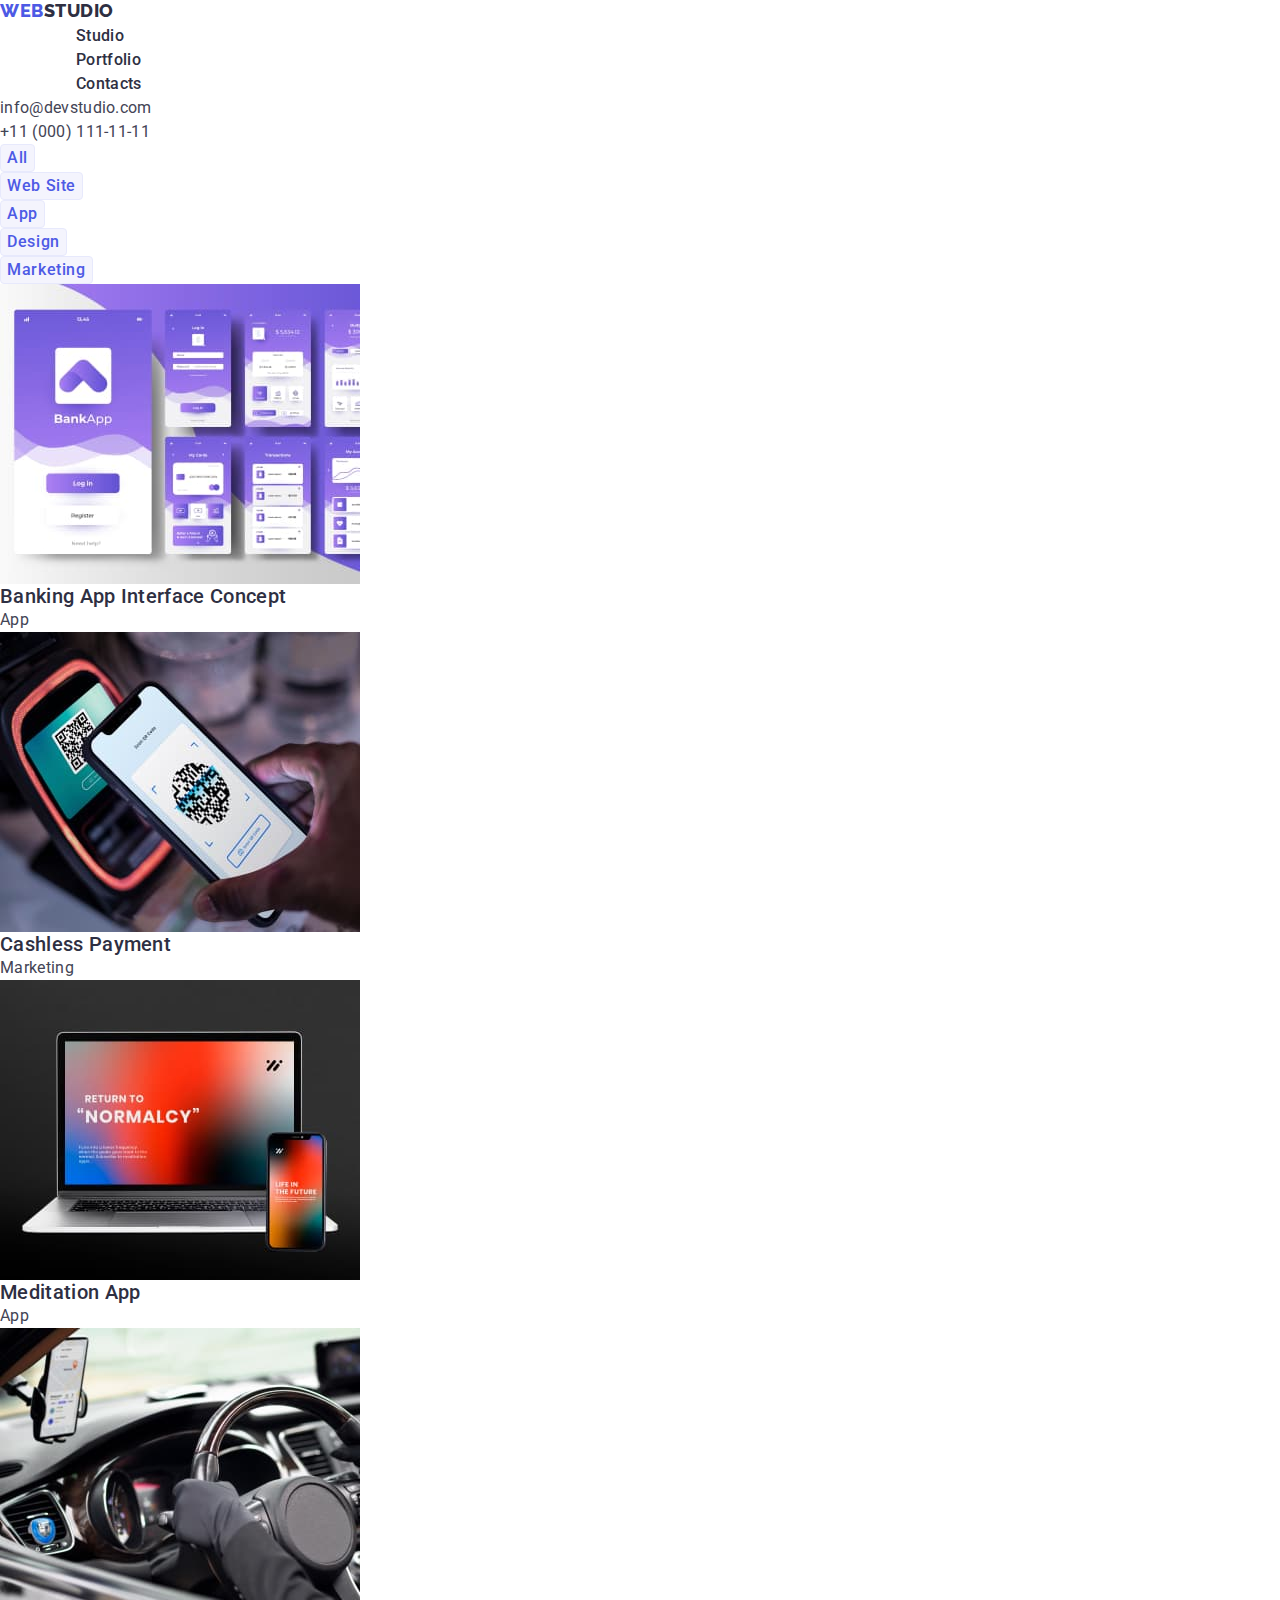
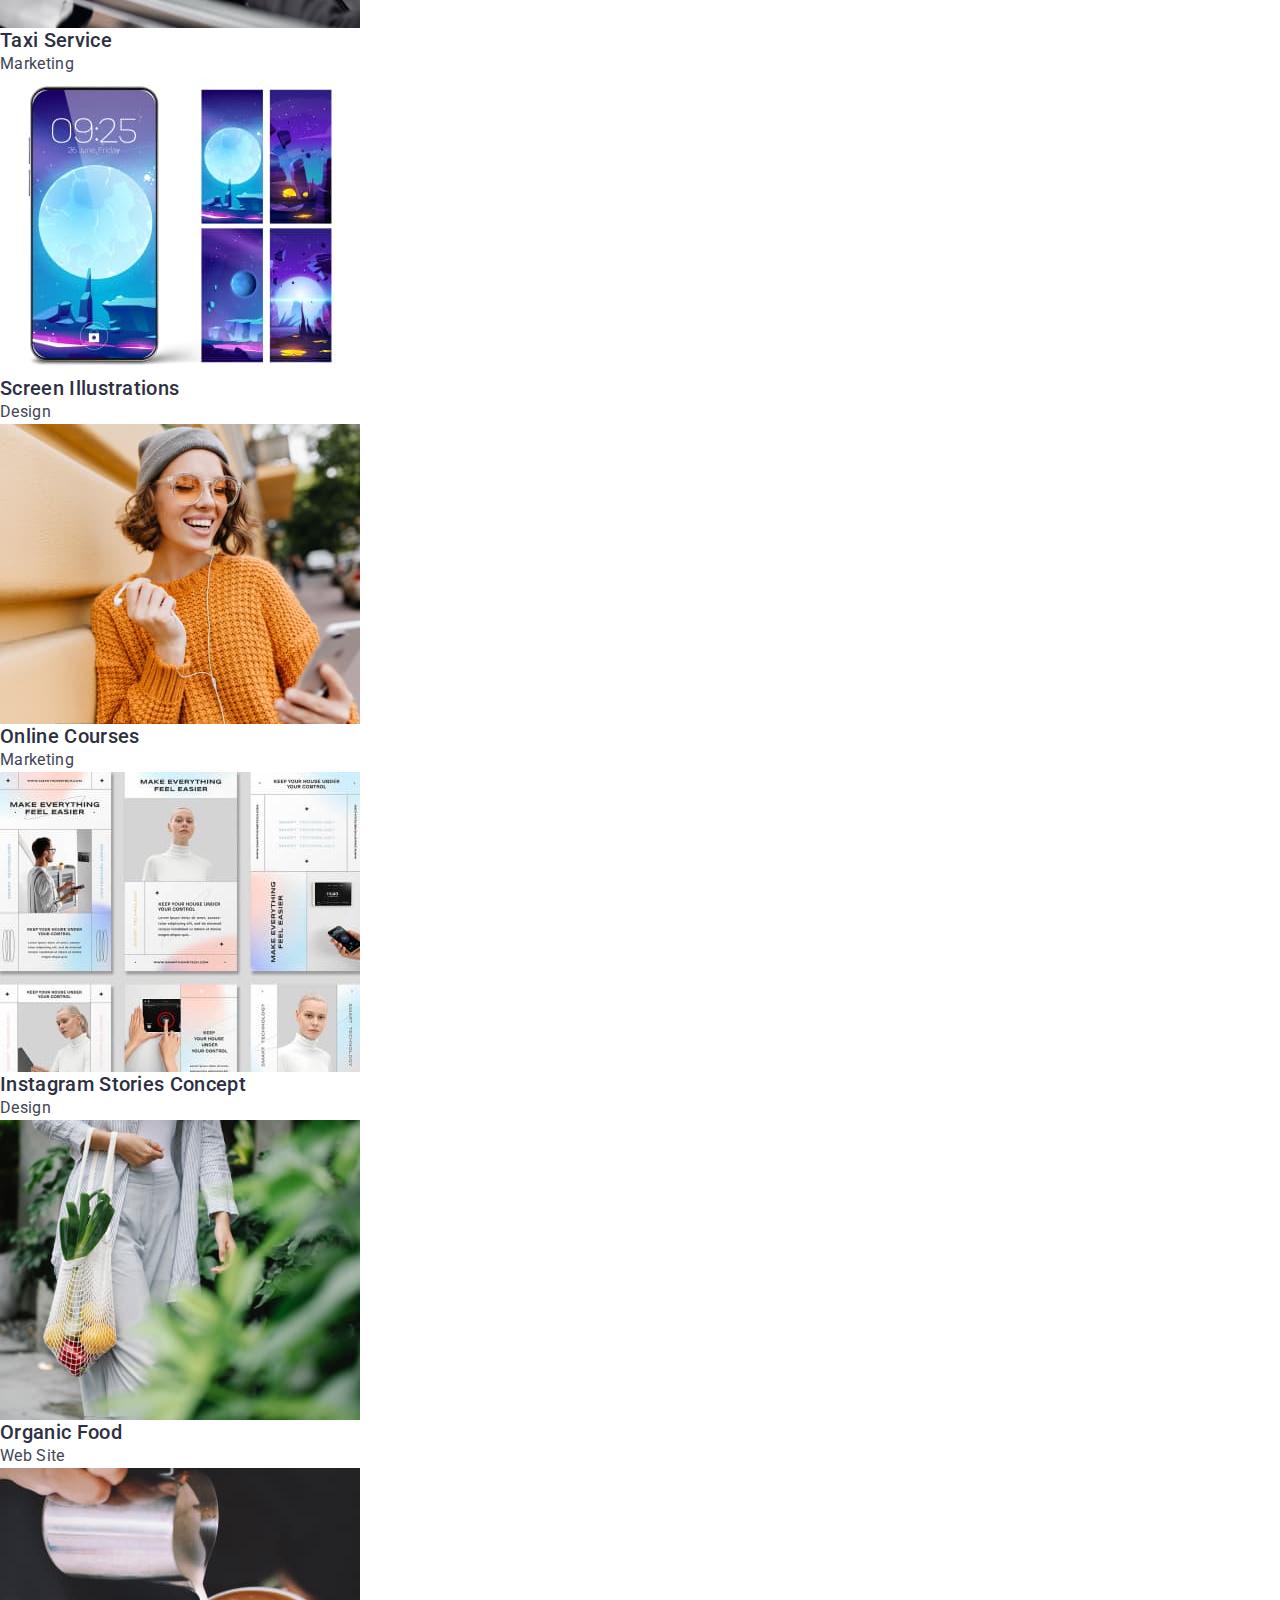
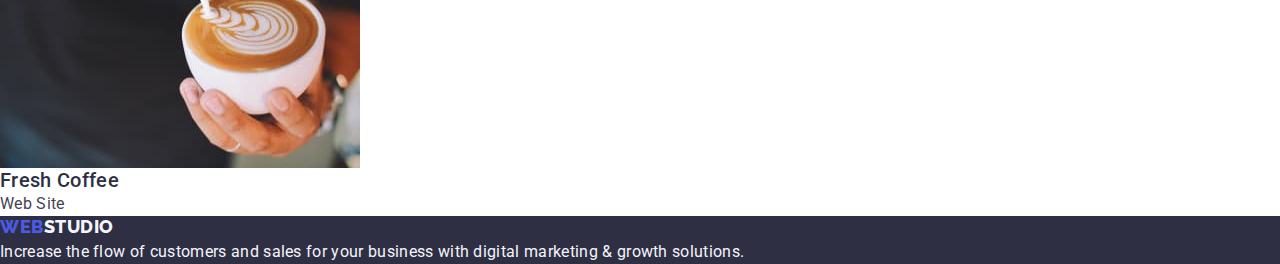
==== portfolio.html @ d0286f4d "styling studio" ====
<!DOCTYPE html>
<html lang="en">
<head>
  <meta charset="UTF-8">
  <meta name="viewport" content="width=device-width, initial-scale=1.0">

  <!-- Modern-normalizer -->

  <link rel="stylesheet"
    href="https://cdnjs.cloudflare.com/ajax/libs/modern-normalize/2.0.0/modern-normalize.min.css" />
  <!--GOOGLE FONTS-->
  <link rel="stylesheet"
    href="https://fonts.googleapis.com/css2?family=Raleway:wght@800&family=Roboto:wght@400;500;700;900&display=swap">
  <!-- CSS FILE -->
  <link rel="stylesheet" href="./css/styles.css">

  <title>WebStudio</title>
</head>
<body>
    <!-- HEADER -->
    <header>
      <!-- Logo -->
      <a class="logo link-none" href="./index.html#studio"><span>Web</span>Studio</a>
      <!-- NavMenue -->
      <nav class="nav">
        <ul class="nav-list list-none">
          <li class="nav-list-item">
            <a id="studio" class="nav-list-link body-medium-font link-none" href="./index.html#studio">Studio</a>
          </li>
    
          <li class="nav-list-item">
            <a id="portfolio" class="nav-list-link body-medium-font link-none"
              href="./portfolio.html#portfolio">Portfolio</a>
          </li>
    
          <li class="nav-list-item">
            <a id="contacts" class="nav-list-link body-medium-font link-none" href="#contacts">Contacts</a>
          </li>
        </ul>
      </nav>
<!-- Contact header -->
      <address>
        <ul  class="contact-list list-none">
          <li class="contact-list-item">
            <a class="contact-list-link link-none" href="mailto:info@devstudio.com">info@devstudio.com</a>
          </li>
          <li class="contact-list-item">
            <a class="contact-list-link link-none" href="tel:+110001111111">+11 (000) 111-11-11</a>
          </li>
        </ul>
      </address>
</header>
    <main>
       <!-- Button-filters -->
       <section>
        <ul class="btn-filter-list list-none button-text">                     
        <li><button class="btn-filter button-text" type="button">All</button></li>
        <li><button class="btn-filter button-text" type="button">Web Site</button></li>
        <li><button class="btn-filter button-text" type="button">App</button></li>
        <li><button class="btn-filter button-text" type="button">Design</button></li>
        <li><button class="btn-filter button-text" type="button">Marketing</button></li>
        </ul>
      </section>
      <!-- PORTFOLIO PROJECTS -->
      <section class="portfolio">
        <ul class="list-none">
          <li class="portfolio-list" >
            
              <img
                src="./images/banking.jpg"
                alt="banking app"
                width="360"
                height="300"
              >
              <div>
                <h3 class="header-medium-card-font">Banking App Interface Concept</h3>
                <p class="project-type">App</p>
              </div>
            
          </li>
          <li class="portfolio-list" >
            
              <img
                src="./images/payment.jpg"
                alt="cashless payment"
                width="360"
                height="300"
              >
              <div>
                <h3 class="header-medium-card-font">Cashless Payment</h3>
                <p class="project-type">Marketing</p>
              </div>
            
          </li>
          <li class="portfolio-list">
            
              <img
                src="./images/meditation.jpg"
                alt="meditation app"
                width="360"
                height="300"
              >
              <div>
                <h3 class="header-medium-card-font">Meditation App</h3>
                <p class="project-type">App</p>
              </div>
            
          </li>
          <li class="portfolio-list" >
            
              <img
                src="./images/taxi.jpg"
                alt="taxi service"
                width="360"
                height="300"
              >
              <div>
                <h3 class="header-medium-card-font">Taxi Service</h3>
                <p class="project-type">Marketing</p>
              </div>
            
          </li>
          <li class="portfolio-list" >
            
              <img
                src="./images/theme.jpg"
                alt="screen illustrations"
                width="360"
                height="300"
              >
              <div>
                <h3 class="header-medium-card-font">Screen Illustrations</h3>
                <p class="project-type">Design</p>
              </div>
            
          </li>
          <li class="portfolio-list" >
            
              <img
                src="./images/courses.jpg"
                alt="online courses"
                width="360"
                height="300"
              >
              <div>
                <h3 class="header-medium-card-font">Online Courses</h3>
                <p class="project-type">Marketing</p>
              </div>
            
          </li>
          <li class="portfolio-list" >
            
              <img
                src="./images/instagram.jpg"
                alt="instagram stories"
                width="360"
                height="300"
              >
              <div>
                <h3 class="header-medium-card-font">Instagram Stories Concept</h3>
                <p class="project-type">Design</p>
              </div>
            
          </li>
          <li class="portfolio-list" >
            
              <img
                src="./images/food.jpg"
                alt="Organic Food"
                width="360"
                height="300"
              >
              <div>
                <h3 class="header-medium-card-font">Organic Food</h3>
                <p class="project-type">Web Site</p>
              </div>
            
          </li>
          <li class="portfolio-list" >
            
              <img
                src="./images/coffee.jpg"
                alt="Fresh Coffee"
                width="360"
                height="300"
              >
              <div>
                <h3 class="header-medium-card-font">Fresh Coffee</h3>
                <p class="project-type">Web Site</p>
              </div>
            
          </li>
        </ul>
      </section>

    </main>
      <!-- FOOTER -->
      
      <footer class="footer">
        <a class="logo logo-dark-theme link-none" href="./index.html"><span>Web</span>Studio</a>
        <p class="footer-text">Increase the flow of customers and sales for your business with digital marketing & growth solutions.</p>
           
      </footer>
      
</body>
</html>
---- css/styles.css ----
:root {
    --main-font: "Roboto", sans-serif;
    --second-font: "Raleway", sans-serif;
    --primary-brand-iris-color: #4d5ae5;
    --dark-navyblue-color: #2e2f42;
    --pressed-state-ocean-color: #404bbf;
    --body-text-slate-color: #434455;
    --subtle-text-lightslate-color: #8e8f99;
    --accent-cornflower-color: #e7e9fc;
    --white-background-header-color: #ffffff;
    --lightmode-cloud-color: #f4f4fd;
    --modal-background-dairy-color: #fcfcfc;
    --succes-valid-green-color: #31d0aa;
      }
  body {
    font-family: var(--main-font);
    color: var(--body-text-slate-color);
    font-size: 16px;
    line-height: 1.5;
    letter-spacing: 0.02em;
  }
h1,
h2,
h3,
ul,
ol,
p {
  padding: 0;
  margin: 0;
}

ul,
ol {
  margin: 0;
  padding: 0;
}

p {
  margin: 0;
  padding: 0;
}

img {
  display: block;
}
    .container {
      max-width: 1158px;
      align-items: center;
      padding: 0 15px;
      margin: 0 auto;
    }
 

  /*----Components----*/

  /*FONTS*/
  .header-title-font {
    font-size: 56px;
    font-weight: 700;
    line-height: 1.07;
    color: var(--white-background-header-color);
    text-align: center;
  }
  .header-section-font {
    font-size: 36px;
    line-height: 1.11;
    color: var(--dark-navyblue-color)
  }
  .header-medium-card-font {
    font-size: 20px;
    font-weight: 500;
    line-height: 1.2;
    color: var(--dark-navyblue-color);
  }
  .body-medium-font {
    font-weight: 500;
    color: var(--dark-navyblue-color);
  }
  .body-small-text {
    font-size: 12px;
    line-height: 1.16;
    letter-spacing: 0.04em;
  }
  .button-text {
    font-size: 16px;
    line-height: 1.5;
    font-weight: 500;
    letter-spacing: 0.04em;
    color: var(--primary-brand-iris-color);
   }
.link-none {
  text-decoration: none;
  font-style: normal;
}
.list-none {
  list-style: none;
}
.display-flex {
  display:flex;
}

.section {
  padding-top: 120px;
 }
.section:not(.features) {
  padding-bottom: 94px;
}

/*--------LOGO-----------*/
  /* .header .container{
    display: flex;
    } */

  .logo, .logo-dark-theme{
    color: var(--dark-navyblue-color);
    font-family: var(--second-font);
    font-weight: 800;
    font-size: 18px;
    line-height: 1.166;
    letter-spacing: 0.03em;
    text-transform:uppercase;
    
  }
  .logo>span {
    color: var(--primary-brand-iris-color);
  }
  .logo-dark-theme {
    color: var(--lightmode-cloud-color);
  }


/*--- Nav Menue + Adress-----*/
   .nav-list{
      margin-left: 76px;
  }
  .nav-list-item:not(:last-child){
    margin-right: 40px;
  }
  .nav-list-link:hover,
  .nav-list-link:focus,
  :target  {
    color: var(--pressed-state-ocean-color);
  }

   .contacts {
    margin-left:auto;
   }
   .contact-list-item:not(:last-child){
    margin-right: 40px;
   }
  .contact-list-link {
    color: var(--body-text-slate-color);
  }
  .contact-list-link:hover,
  .contact-list-link:focus {
    color: var(--pressed-state-ocean-color);
  }

  /*HERO*/
  .hero .container{
    flex-direction: column;
    padding-top: 68px;
    padding-bottom: 68px;
  }
  .hero-item:not(:last-child) {
    margin-bottom: 48px;
  }
  .hero {
    background-color: var(--dark-navyblue-color);
    }

  .hero-btn {
    width: 169px;
    height: 56px;
    cursor: pointer;
    color: var(--white-background-header-color);
    background: var(--primary-brand-iris-color);
    border-radius: 4px;
    border: none;
  }
/* FEATURES */

    .features .header-medium-card-font{
      margin-bottom: 8px;
    }
    .features-list-item:not(:last-child){
      margin-right: 24px;
    }
    /* ABOUT US */

    .about-us .header-section-font{
      margin-bottom: 78px;
      text-align: center;
    }
    .about-us-list {
      justify-content: space-between;
    }

      /*TEAM*/
      .team {
        background-color: var(--lightmode-cloud-color);
      }
      .team-card-title{
        text-align: center;
        background-color: var(--white-background-header-color);
      }
      .team .header-section-font{
        margin-bottom: 72px;
        text-align: center;
      }
      .team .header-medium-card-font{
        margin-bottom: 8px;
      }
      .team-card{
        background-color: var(--white-background-header-color);
        padding-bottom: 32px;
      }
      .team-card img{
        margin-bottom: 32px;
      }
      .team-list{
        justify-content: space-between;
      }
      /*FOOTER*/
      .footer {
        background-color: var(--dark-navyblue-color);
      }
      .footer-text {
        color: var(--lightmode-cloud-color);
      }

      /*PORTFOLIO*/

      .btn-filter {
        cursor: pointer;
        border-radius: 4px;
        border: 1px solid var(--accent-cornflower-color);
        background-color: var(--lightmode-cloud-color);
      }
      .btn-filter:hover {
        color: var(--white-background-header-color);
        background-color: var(--pressed-state-ocean-color);
      }
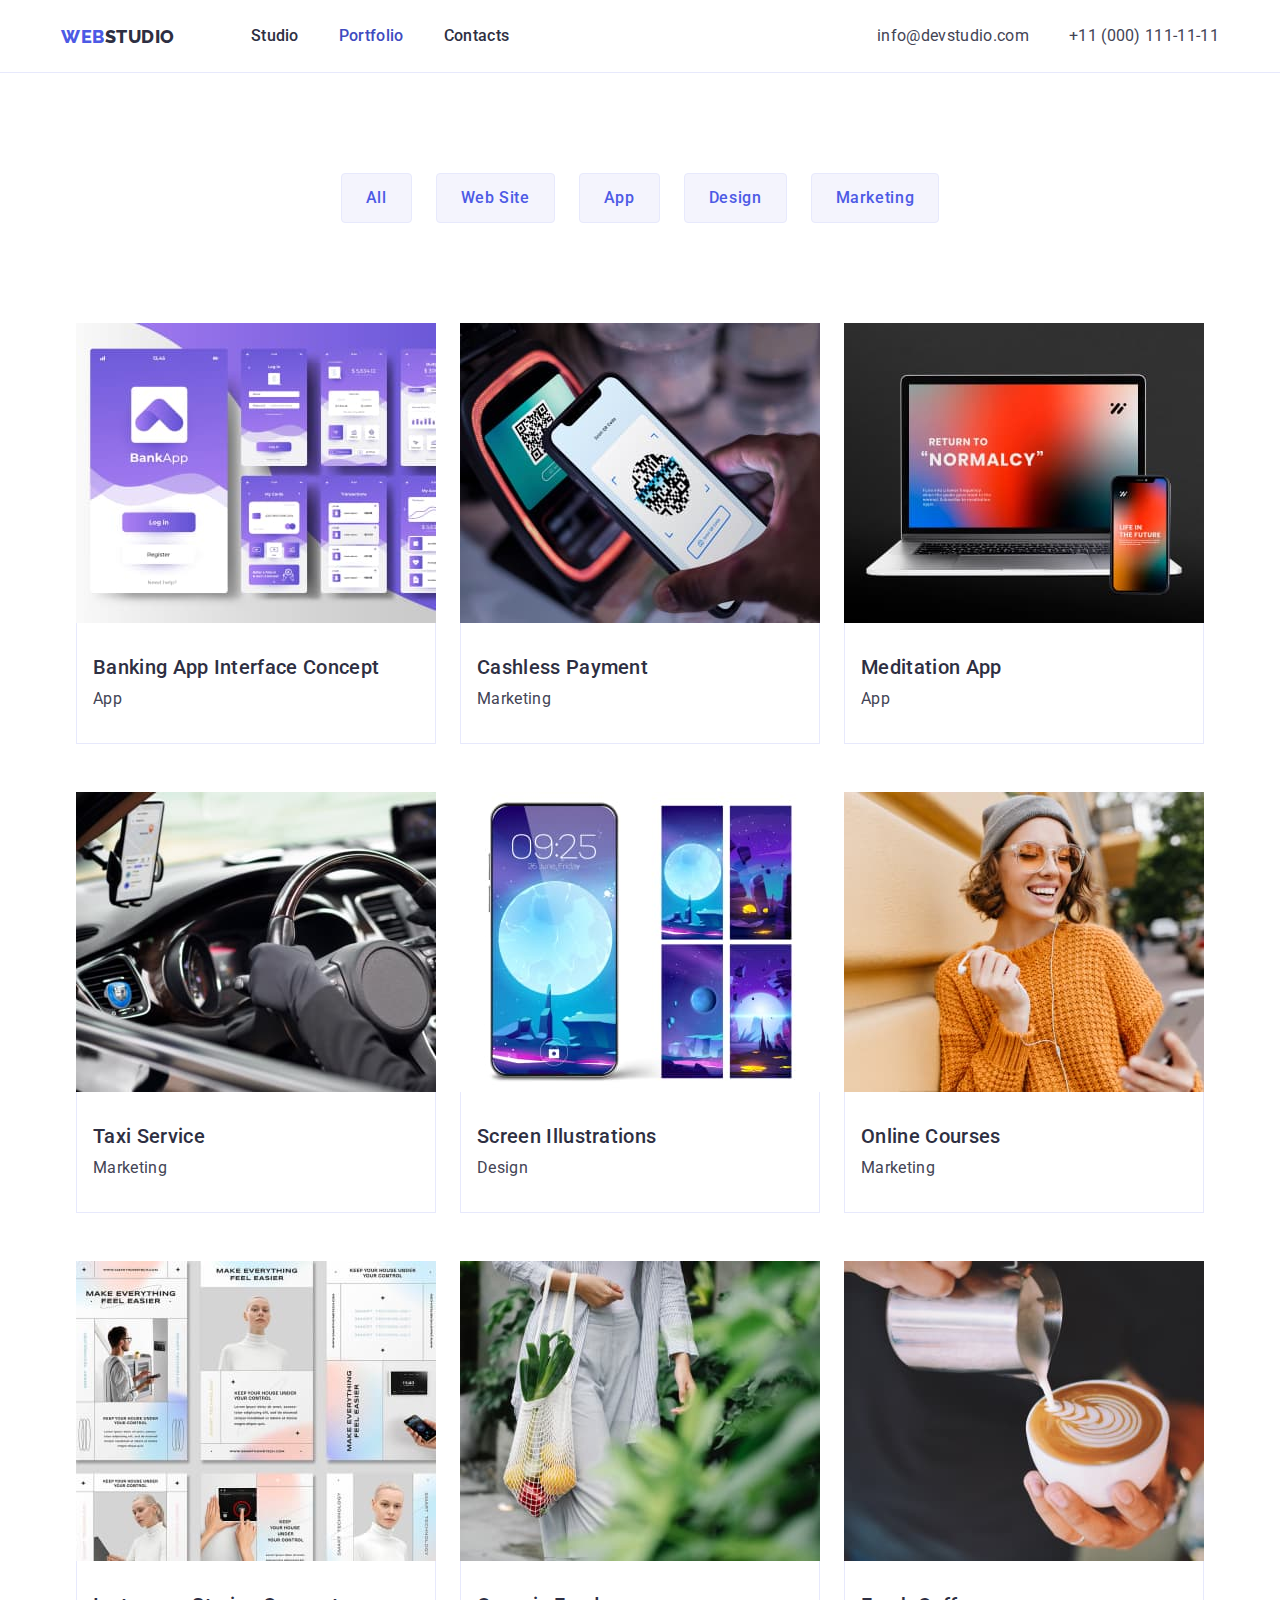
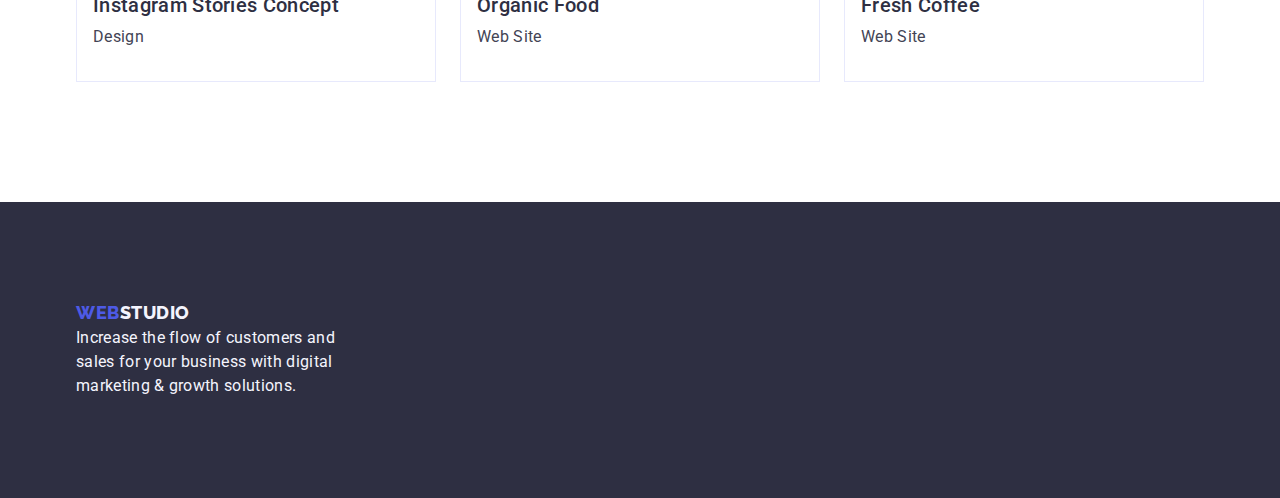
==== commit 5cc8fcfa: "final changes" ====
--- a/portfolio.html
+++ b/portfolio.html
@@ -17,54 +17,58 @@
   <title>WebStudio</title>
 </head>
 <body>
-    <!-- HEADER -->
-    <header>
-      <!-- Logo -->
-      <a class="logo link-none" href="./index.html#studio"><span>Web</span>Studio</a>
-      <!-- NavMenue -->
-      <nav class="nav">
-        <ul class="nav-list list-none">
-          <li class="nav-list-item">
-            <a id="studio" class="nav-list-link body-medium-font link-none" href="./index.html#studio">Studio</a>
-          </li>
-    
-          <li class="nav-list-item">
-            <a id="portfolio" class="nav-list-link body-medium-font link-none"
-              href="./portfolio.html#portfolio">Portfolio</a>
-          </li>
-    
-          <li class="nav-list-item">
-            <a id="contacts" class="nav-list-link body-medium-font link-none" href="#contacts">Contacts</a>
-          </li>
-        </ul>
-      </nav>
-<!-- Contact header -->
-      <address>
-        <ul  class="contact-list list-none">
-          <li class="contact-list-item">
-            <a class="contact-list-link link-none" href="mailto:info@devstudio.com">info@devstudio.com</a>
-          </li>
-          <li class="contact-list-item">
-            <a class="contact-list-link link-none" href="tel:+110001111111">+11 (000) 111-11-11</a>
-          </li>
-        </ul>
-      </address>
-</header>
+   <!-- HEADER -->
+   <header class="header">
+    <div class="container display-flex">
+        <!-- Logo -->
+        <a class="logo link-none" href="./index.html#studio"><span>Web</span>Studio</a>
+        <!-- NavMenue -->
+        <nav class="nav">
+          <ul class="nav-list list-none display-flex">
+            <li class="nav-list-item">
+              <a class="nav-list-link body-medium-font link-none" href="./index.html">Studio</a>
+            </li>
+        
+            <li class="nav-list-item">
+              <a class="nav-list-link body-medium-font link-none link-active" href="./portfolio.html">Portfolio</a>
+            </li>
+        
+            <li class="nav-list-item">
+              <a class="nav-list-link body-medium-font link-none" href="#">Contacts</a>
+            </li>
+          </ul>
+        </nav>
+  <!-- Contact header -->
+        <address class="contacts">
+          <ul  class="contact-list list-none display-flex">
+            <li class="contact-list-item">
+              <a class="contact-list-link link-none" href="mailto:info@devstudio.com">info@devstudio.com</a>
+            </li>
+            <li class="contact-list-item">
+              <a class="contact-list-link link-none" href="tel:+110001111111">+11 (000) 111-11-11</a>
+            </li>
+          </ul>
+        </address>
+    </div>    
+  </header>
     <main>
        <!-- Button-filters -->
-       <section>
-        <ul class="btn-filter-list list-none button-text">                     
-        <li><button class="btn-filter button-text" type="button">All</button></li>
-        <li><button class="btn-filter button-text" type="button">Web Site</button></li>
-        <li><button class="btn-filter button-text" type="button">App</button></li>
-        <li><button class="btn-filter button-text" type="button">Design</button></li>
-        <li><button class="btn-filter button-text" type="button">Marketing</button></li>
+        <section class="btn-filters">
+       <div class="container">
+         <ul class="btn-filter-list list-none button-text display-flex">                     
+        <li class="btn-filter"><button class="button button-text" type="button">All</button></li>
+        <li class="btn-filter"><button class="button button-text" type="button">Web Site</button></li>
+        <li class="btn-filter"><button class="button button-text" type="button">App</button></li>
+        <li class="btn-filter"><button class="button button-text" type="button">Design</button></li>
+        <li class="btn-filter"><button class="button button-text" type="button">Marketing</button></li>
         </ul>
+       </div>
       </section>
       <!-- PORTFOLIO PROJECTS -->
-      <section class="portfolio">
-        <ul class="list-none">
-          <li class="portfolio-list" >
+      <section class="portfolio section">
+        <div class="container">
+        <ul class="portfolio-list list-none display-flex">
+          <li class="portfolio-list-item" >
             
               <img
                 src="./images/banking.jpg"
@@ -72,13 +76,13 @@
                 width="360"
                 height="300"
               >
-              <div>
+              <div class="card-text">
                 <h3 class="header-medium-card-font">Banking App Interface Concept</h3>
                 <p class="project-type">App</p>
               </div>
             
           </li>
-          <li class="portfolio-list" >
+          <li class="portfolio-list-item" >
             
               <img
                 src="./images/payment.jpg"
@@ -86,13 +90,13 @@
                 width="360"
                 height="300"
               >
-              <div>
+              <div class="card-text">
                 <h3 class="header-medium-card-font">Cashless Payment</h3>
                 <p class="project-type">Marketing</p>
               </div>
             
           </li>
-          <li class="portfolio-list">
+          <li class="portfolio-list-item">
             
               <img
                 src="./images/meditation.jpg"
@@ -100,13 +104,13 @@
                 width="360"
                 height="300"
               >
-              <div>
+              <div class="card-text">
                 <h3 class="header-medium-card-font">Meditation App</h3>
                 <p class="project-type">App</p>
               </div>
             
           </li>
-          <li class="portfolio-list" >
+          <li class="portfolio-list-item" >
             
               <img
                 src="./images/taxi.jpg"
@@ -114,13 +118,13 @@
                 width="360"
                 height="300"
               >
-              <div>
+              <div class="card-text">
                 <h3 class="header-medium-card-font">Taxi Service</h3>
                 <p class="project-type">Marketing</p>
               </div>
             
           </li>
-          <li class="portfolio-list" >
+          <li class="portfolio-list-item" >
             
               <img
                 src="./images/theme.jpg"
@@ -128,13 +132,13 @@
                 width="360"
                 height="300"
               >
-              <div>
+              <div class="card-text">
                 <h3 class="header-medium-card-font">Screen Illustrations</h3>
                 <p class="project-type">Design</p>
               </div>
             
           </li>
-          <li class="portfolio-list" >
+          <li class="portfolio-list-item" >
             
               <img
                 src="./images/courses.jpg"
@@ -142,13 +146,13 @@
                 width="360"
                 height="300"
               >
-              <div>
+              <div class="card-text">
                 <h3 class="header-medium-card-font">Online Courses</h3>
                 <p class="project-type">Marketing</p>
               </div>
             
           </li>
-          <li class="portfolio-list" >
+          <li class="portfolio-list-item" >
             
               <img
                 src="./images/instagram.jpg"
@@ -156,13 +160,13 @@
                 width="360"
                 height="300"
               >
-              <div>
+              <div class="card-text">
                 <h3 class="header-medium-card-font">Instagram Stories Concept</h3>
                 <p class="project-type">Design</p>
               </div>
             
           </li>
-          <li class="portfolio-list" >
+          <li class="portfolio-list-item" >
             
               <img
                 src="./images/food.jpg"
@@ -170,13 +174,13 @@
                 width="360"
                 height="300"
               >
-              <div>
+              <div class="card-text">
                 <h3 class="header-medium-card-font">Organic Food</h3>
                 <p class="project-type">Web Site</p>
               </div>
             
           </li>
-          <li class="portfolio-list" >
+          <li class="portfolio-list-item" >
             
               <img
                 src="./images/coffee.jpg"
@@ -184,22 +188,24 @@
                 width="360"
                 height="300"
               >
-              <div>
+              <div class="card-text">
                 <h3 class="header-medium-card-font">Fresh Coffee</h3>
                 <p class="project-type">Web Site</p>
               </div>
             
           </li>
         </ul>
+      </div>
       </section>
 
     </main>
       <!-- FOOTER -->
       
       <footer class="footer">
-        <a class="logo logo-dark-theme link-none" href="./index.html"><span>Web</span>Studio</a>
-        <p class="footer-text">Increase the flow of customers and sales for your business with digital marketing & growth solutions.</p>
-           
+        <div class="container">
+          <a class="logo logo-dark-theme link-none" href="./index.html"><span>Web</span>Studio</a>
+          <p class="footer-text">Increase the flow of customers and sales for your business with digital marketing & growth solutions.</p>
+        </div>  
       </footer>
       
 </body>
--- a/css/styles.css
+++ b/css/styles.css
@@ -43,12 +43,7 @@
 img {
   display: block;
 }
-    .container {
-      max-width: 1158px;
-      align-items: center;
-      padding: 0 15px;
-      margin: 0 auto;
-    }
+ 
  
 
   /*----Components----*/
@@ -99,17 +94,40 @@
   display:flex;
 }
 
-.section {
+.container {
+  max-width: 1158px;
+  align-items: center;
+  padding: 0 15px;
+  margin: 0 auto;
+}
+
+.section:not(.portfolio) {
   padding-top: 120px;
  }
 .section:not(.features) {
-  padding-bottom: 94px;
+  padding-bottom: 120px;
+}
+.footer .container,
+.btn-filters .container{
+  padding-top: 100px;
+  padding-bottom: 100px;
+  align-items: baseline;
+}
+.footer-text{
+  max-width: 264px;
+}
+.header{
+  border-bottom: 1px solid var(--accent-cornflower-color);
+}
+
+.link-active{
+  color:var(--pressed-state-ocean-color)
 }
 
 /*--------LOGO-----------*/
-  /* .header .container{
-    display: flex;
-    } */
+  .header .container{
+    padding: 24px 0;
+    }
 
   .logo, .logo-dark-theme{
     color: var(--dark-navyblue-color);
@@ -126,20 +144,23 @@
   }
   .logo-dark-theme {
     color: var(--lightmode-cloud-color);
+    margin-bottom: 16px;
   }
 
 
 /*--- Nav Menue + Adress-----*/
    .nav-list{
       margin-left: 76px;
-  }
+      border: none;
+    }
   .nav-list-item:not(:last-child){
     margin-right: 40px;
   }
   .nav-list-link:hover,
-  .nav-list-link:focus,
-  :target  {
+  .nav-list-link:focus{
+  /* :target  { */
     color: var(--pressed-state-ocean-color);
+    border: none;
   }
 
    .contacts {
@@ -230,8 +251,12 @@
       }
 
       /*PORTFOLIO*/
-
-      .btn-filter {
+      .btn-filter-list{
+        justify-content: center;
+        align-items: baseline;
+      }
+      .button{
+        padding: 12px 24px;
         cursor: pointer;
         border-radius: 4px;
         border: 1px solid var(--accent-cornflower-color);
@@ -240,4 +265,25 @@
       .btn-filter:hover {
         color: var(--white-background-header-color);
         background-color: var(--pressed-state-ocean-color);
-      }+      }
+      .btn-filter:not(:last-child){
+        margin-right: 24px;
+      }
+      .portfolio-list{
+        flex-wrap: wrap;
+        row-gap: 48px;
+        column-gap: 24px;
+      }
+      
+      .card-text{
+        padding: 32px 16px;
+        /* margin: 32px 0; */
+        border-right: 1px solid var(--accent-cornflower-color);
+        border-left: 1px solid var(--accent-cornflower-color);
+        border-bottom: 1px solid var(--accent-cornflower-color);
+      }
+      .portfolio-list-item .header-medium-card-font{
+        margin-bottom: 8px;
+       
+      }
+    